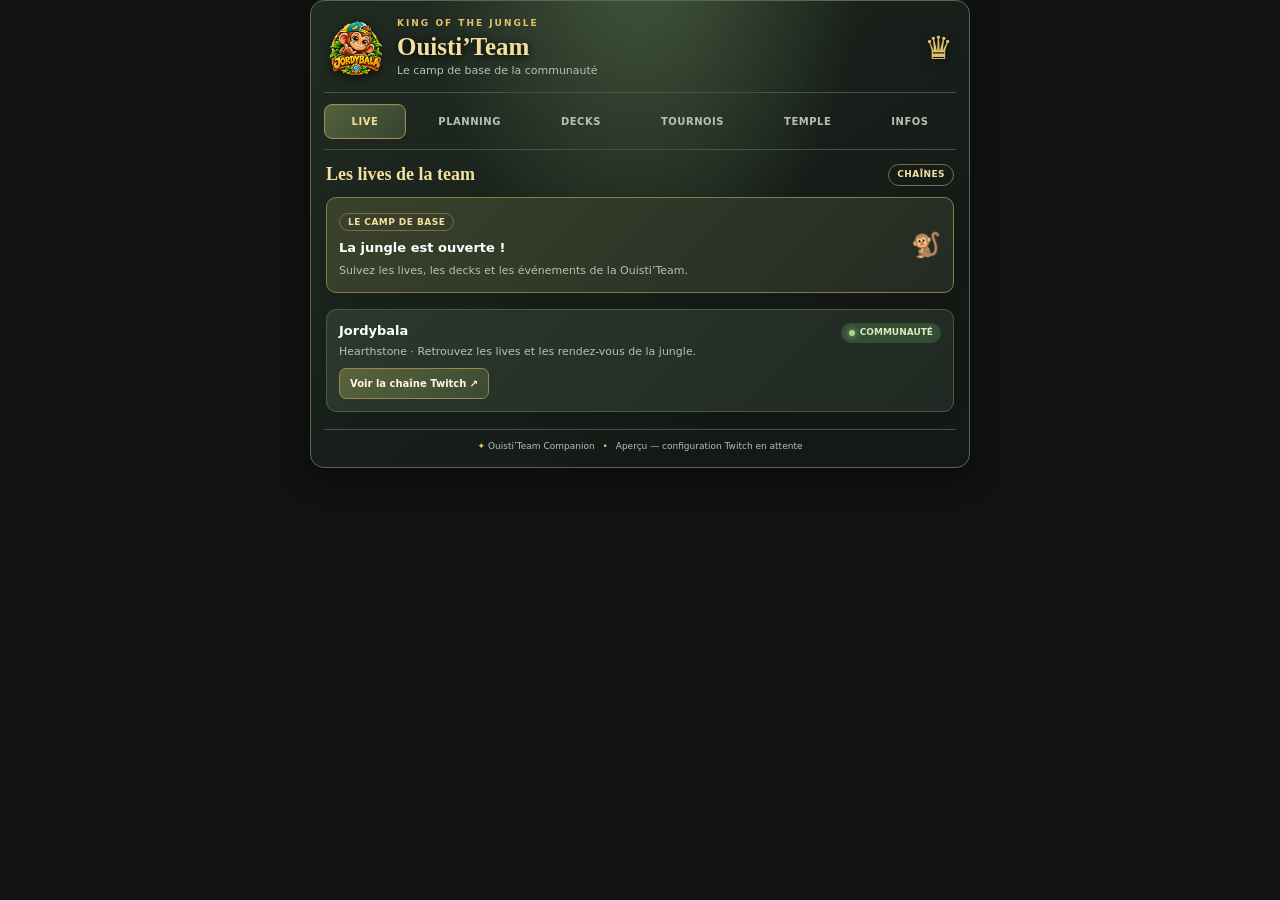
==== panel.html @ 30ee5d31 "Installation du OuistiTeam Companion v0.2" ====
<!doctype html>
<html lang="fr">
<head>
  <meta charset="utf-8">
  <meta name="viewport" content="width=device-width,initial-scale=1">
  <meta name="theme-color" content="#171b19">
  <title>Ouisti’Team Companion</title>
  <link rel="stylesheet" href="styles.css">
  <script src="https://extension-files.twitch.tv/helper/v1/twitch-ext.min.js"></script>
</head>
<body>
  <main class="shell">
    <header class="brand">
      <img class="brand-logo" src="assets/logo.png" alt="Mascotte Ouisti’Team">
      <div class="brand-copy">
        <p class="eyebrow">KING OF THE JUNGLE</p>
        <h1>Ouisti’Team</h1>
        <p class="sub">Le camp de base de la communauté</p>
      </div>
      <span class="brand-mark" aria-hidden="true">♛</span>
    </header>

    <nav class="tabs" aria-label="Rubriques du compagnon">
      <button class="tab active" type="button" data-tab="live">Live</button>
      <button class="tab" type="button" data-tab="planning">Planning</button>
      <button class="tab" type="button" data-tab="decks">Decks</button>
      <button class="tab" type="button" data-tab="tournaments">Tournois</button>
      <button class="tab" type="button" data-tab="kings">Temple</button>
      <button class="tab" type="button" data-tab="community">Infos</button>
    </nav>

    <section id="content" class="content" aria-live="polite" aria-busy="false"></section>
    <footer><span class="leaf">✦</span> Ouisti’Team Companion <span class="dot">•</span> <span id="status">Chargement de la jungle…</span></footer>
  </main>
  <script src="app.js"></script>
</body>
</html>
---- styles.css ----
*{box-sizing:border-box}
:root{color-scheme:dark;--bg:#171b19;--panel:#202823;--panel2:#29352c;--gold:#e6c16c;--gold2:#f5df9e;--muted:#b7c0b6;--line:#465347;--green:#a8c98a;--text:#f8f6ed}
html{min-height:100%;background:transparent}
body{margin:0;background:transparent;color:var(--text);font:14px/1.5 Inter,system-ui,-apple-system,"Segoe UI",sans-serif}
button,a{font:inherit}
.shell{max-width:660px;margin:0 auto;padding:13px;background:radial-gradient(ellipse at 50% -15%,#455a3d 0,transparent 48%),linear-gradient(145deg,#202b22,#141916 76%);border:1px solid #59694e;border-radius:14px;box-shadow:0 9px 28px #0007;overflow:hidden}
.brand{display:flex;align-items:center;gap:12px;padding:3px 3px 13px;border-bottom:1px solid var(--line)}
.brand-logo{width:58px;height:58px;object-fit:contain;border-radius:13px;filter:drop-shadow(0 3px 5px #0008)}
.brand-copy{min-width:0}.eyebrow{margin:0;color:var(--gold);font-size:9px;font-weight:850;letter-spacing:2px}
h1{font-family:Georgia,"Times New Roman",serif;font-size:25px;line-height:1.05;margin:3px 0;color:var(--gold2);text-shadow:0 2px 9px #000;font-weight:700}
.sub{margin:3px 0 0;color:var(--muted);font-size:11px}.brand-mark{margin-left:auto;color:var(--gold);font-size:32px;text-shadow:0 2px 10px #0008}
.tabs{display:flex;gap:5px;overflow-x:auto;padding:11px 0 10px;border-bottom:1px solid var(--line);scrollbar-width:thin}
.tab{flex:1 0 auto;min-width:62px;border:1px solid transparent;border-radius:8px;background:transparent;color:var(--muted);font-size:10px;font-weight:850;text-transform:uppercase;letter-spacing:.5px;padding:9px 10px;cursor:pointer;transition:.15s ease}
.tab:hover{background:var(--panel2);color:#fff}.tab.active{background:linear-gradient(135deg,#53613c,#354331);color:var(--gold2);border-color:#a18a50;box-shadow:inset 0 0 0 1px #ffffff0b}
.content{min-height:270px;padding:14px 2px 9px}.section-title{display:flex;align-items:center;justify-content:space-between;gap:8px;margin:0 0 11px}
h2{font-family:Georgia,"Times New Roman",serif;font-size:18px;line-height:1.2;margin:0;color:var(--gold2)}h3{font-size:13px;line-height:1.35;margin:0 0 5px;color:#fff}
.tag{flex:0 0 auto;font-size:9px;color:var(--gold2);border:1px solid #796d43;border-radius:30px;padding:3px 8px;font-weight:850;letter-spacing:.45px}
.card{background:linear-gradient(135deg,#2b382d,#202923);border:1px solid #4a5a49;border-radius:10px;padding:12px;margin:8px 0;box-shadow:0 4px 12px #0002}
.card.featured{border-color:#8b7846;background:linear-gradient(135deg,#3a422c,#242b23)}
.card p{margin:7px 0 0}.muted{color:var(--muted);font-size:11px}.small{font-size:10px;color:var(--muted)}
.row{display:flex;align-items:center;justify-content:space-between;gap:10px}.row-start{display:flex;align-items:center;gap:8px}
.pill{display:inline-flex;align-items:center;gap:5px;font-size:9px;padding:3px 8px;border-radius:30px;background:#354c35;color:#d6edbc;font-weight:850;white-space:nowrap}.pill:before{content:"";width:6px;height:6px;border-radius:50%;background:#a9d78a;box-shadow:0 0 7px #a9d78a}
.list{display:grid;gap:7px}.empty{padding:23px 15px;text-align:center;color:var(--muted);border:1px dashed #64705d;border-radius:10px;background:#ffffff05;font-size:12px}
.action{display:inline-flex;align-items:center;justify-content:center;gap:6px;border:1px solid #9a8750;background:linear-gradient(135deg,#59633d,#3b4a34);color:#fff8df;border-radius:7px;padding:7px 10px;font-size:10px;font-weight:850;text-decoration:none;cursor:pointer}
.action:hover{filter:brightness(1.15)}.action.secondary{background:#29332b;border-color:#65735f;color:#e5eadf}
.deck-code{font:10px/1.5 ui-monospace,SFMono-Regular,Consolas,monospace;color:#f2e6c5;overflow-wrap:anywhere;background:#151c17;border:1px solid #3e4a3e;border-radius:7px;padding:8px;margin:8px 0}
.king-name{font-family:Georgia,"Times New Roman",serif;font-size:24px;color:var(--gold2);margin:5px 0 2px}.stat{font-size:24px;font-weight:900;color:var(--gold2);line-height:1}
.info-line{display:flex;gap:9px;align-items:flex-start}.info-icon{font-size:18px;line-height:1.2;width:24px;text-align:center}
footer{border-top:1px solid var(--line);padding:10px 3px 1px;color:var(--muted);font-size:9px;text-align:center}.leaf{color:var(--gold)}.dot{padding:0 5px;color:var(--gold)}
a:focus-visible,button:focus-visible{outline:2px solid var(--gold2);outline-offset:2px}
@media(max-width:380px){.shell{padding:9px;border-radius:10px}.brand{gap:9px}.brand-logo{width:49px;height:49px}h1{font-size:22px}.brand-mark{font-size:26px}.tab{padding:8px 8px;min-width:57px;font-size:9px}.content{padding-top:12px}}
@media(prefers-reduced-motion:reduce){*{transition:none!important;scroll-behavior:auto!important}}
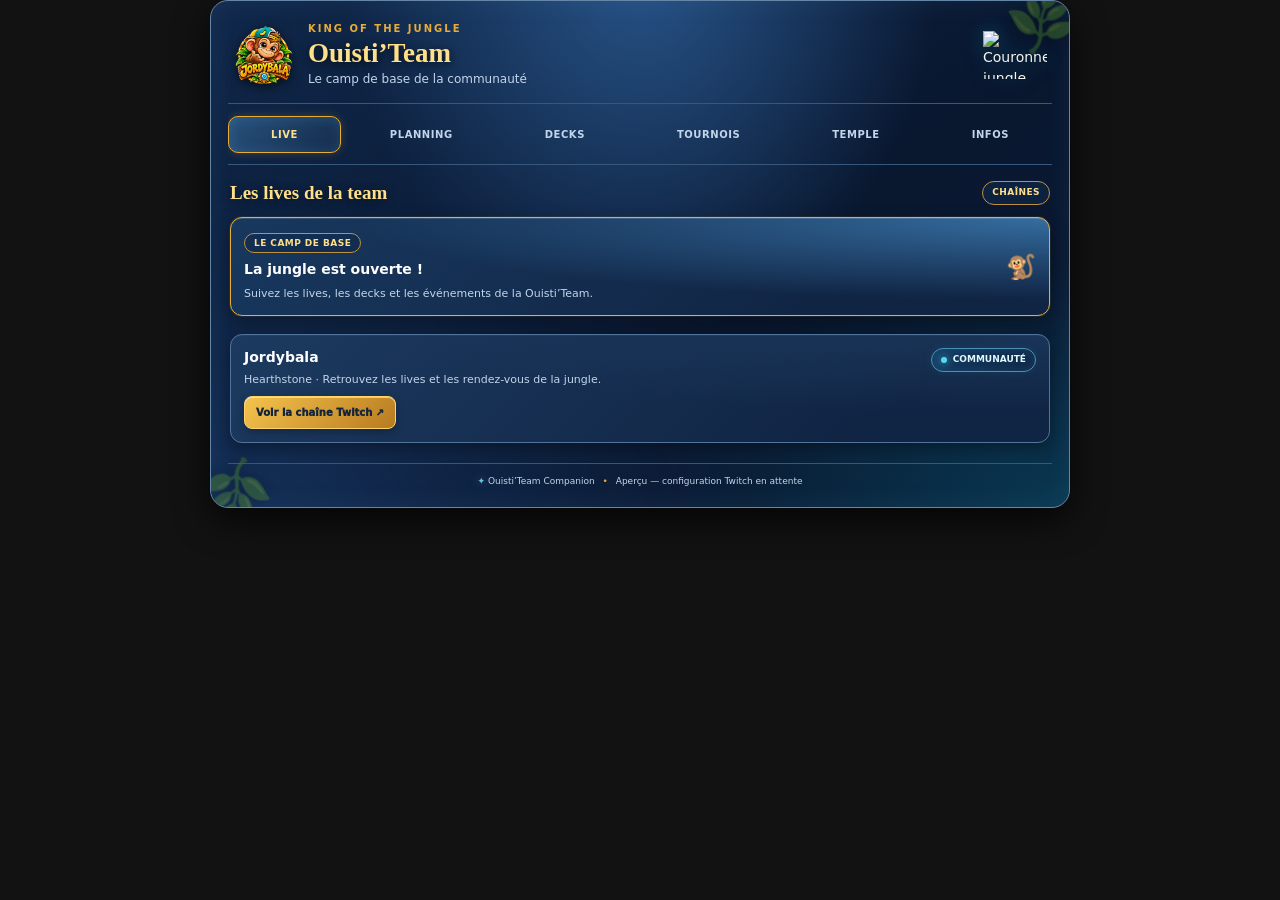
==== commit 6a8dd4fe: "Add files via upload" ====
--- a/panel.html
+++ b/panel.html
@@ -3,7 +3,7 @@
 <head>
   <meta charset="utf-8">
   <meta name="viewport" content="width=device-width,initial-scale=1">
-  <meta name="theme-color" content="#171b19">
+  <meta name="theme-color" content="#09172f">
   <title>Ouisti’Team Companion</title>
   <link rel="stylesheet" href="styles.css">
   <script src="https://extension-files.twitch.tv/helper/v1/twitch-ext.min.js"></script>
@@ -17,7 +17,7 @@
         <h1>Ouisti’Team</h1>
         <p class="sub">Le camp de base de la communauté</p>
       </div>
-      <span class="brand-mark" aria-hidden="true">♛</span>
+      <img class="brand-mark" src="assets/jungle-crown.png" alt="Couronne jungle de la Ouisti’Team">
     </header>
 
     <nav class="tabs" aria-label="Rubriques du compagnon">
--- a/styles.css
+++ b/styles.css
@@ -1,32 +1,155 @@
 *{box-sizing:border-box}
-:root{color-scheme:dark;--bg:#171b19;--panel:#202823;--panel2:#29352c;--gold:#e6c16c;--gold2:#f5df9e;--muted:#b7c0b6;--line:#465347;--green:#a8c98a;--text:#f8f6ed}
+
+:root{
+  color-scheme:dark;
+  --bg:#071329;
+  --panel:#102344;
+  --panel2:#18345b;
+  --gold:#e8ad36;
+  --gold2:#ffe08a;
+  --muted:#c3d5eb;
+  --line:#38577d;
+  --green:#68c7df;
+  --text:#f7f5ee;
+}
+
 html{min-height:100%;background:transparent}
-body{margin:0;background:transparent;color:var(--text);font:14px/1.5 Inter,system-ui,-apple-system,"Segoe UI",sans-serif}
+body{
+  margin:0;background:transparent;color:var(--text);
+  font:14px/1.5 Inter,system-ui,-apple-system,"Segoe UI",sans-serif
+}
 button,a{font:inherit}
-.shell{max-width:660px;margin:0 auto;padding:13px;background:radial-gradient(ellipse at 50% -15%,#455a3d 0,transparent 48%),linear-gradient(145deg,#202b22,#141916 76%);border:1px solid #59694e;border-radius:14px;box-shadow:0 9px 28px #0007;overflow:hidden}
-.brand{display:flex;align-items:center;gap:12px;padding:3px 3px 13px;border-bottom:1px solid var(--line)}
-.brand-logo{width:58px;height:58px;object-fit:contain;border-radius:13px;filter:drop-shadow(0 3px 5px #0008)}
-.brand-copy{min-width:0}.eyebrow{margin:0;color:var(--gold);font-size:9px;font-weight:850;letter-spacing:2px}
-h1{font-family:Georgia,"Times New Roman",serif;font-size:25px;line-height:1.05;margin:3px 0;color:var(--gold2);text-shadow:0 2px 9px #000;font-weight:700}
-.sub{margin:3px 0 0;color:var(--muted);font-size:11px}.brand-mark{margin-left:auto;color:var(--gold);font-size:32px;text-shadow:0 2px 10px #0008}
-.tabs{display:flex;gap:5px;overflow-x:auto;padding:11px 0 10px;border-bottom:1px solid var(--line);scrollbar-width:thin}
-.tab{flex:1 0 auto;min-width:62px;border:1px solid transparent;border-radius:8px;background:transparent;color:var(--muted);font-size:10px;font-weight:850;text-transform:uppercase;letter-spacing:.5px;padding:9px 10px;cursor:pointer;transition:.15s ease}
-.tab:hover{background:var(--panel2);color:#fff}.tab.active{background:linear-gradient(135deg,#53613c,#354331);color:var(--gold2);border-color:#a18a50;box-shadow:inset 0 0 0 1px #ffffff0b}
-.content{min-height:270px;padding:14px 2px 9px}.section-title{display:flex;align-items:center;justify-content:space-between;gap:8px;margin:0 0 11px}
-h2{font-family:Georgia,"Times New Roman",serif;font-size:18px;line-height:1.2;margin:0;color:var(--gold2)}h3{font-size:13px;line-height:1.35;margin:0 0 5px;color:#fff}
-.tag{flex:0 0 auto;font-size:9px;color:var(--gold2);border:1px solid #796d43;border-radius:30px;padding:3px 8px;font-weight:850;letter-spacing:.45px}
-.card{background:linear-gradient(135deg,#2b382d,#202923);border:1px solid #4a5a49;border-radius:10px;padding:12px;margin:8px 0;box-shadow:0 4px 12px #0002}
-.card.featured{border-color:#8b7846;background:linear-gradient(135deg,#3a422c,#242b23)}
-.card p{margin:7px 0 0}.muted{color:var(--muted);font-size:11px}.small{font-size:10px;color:var(--muted)}
-.row{display:flex;align-items:center;justify-content:space-between;gap:10px}.row-start{display:flex;align-items:center;gap:8px}
-.pill{display:inline-flex;align-items:center;gap:5px;font-size:9px;padding:3px 8px;border-radius:30px;background:#354c35;color:#d6edbc;font-weight:850;white-space:nowrap}.pill:before{content:"";width:6px;height:6px;border-radius:50%;background:#a9d78a;box-shadow:0 0 7px #a9d78a}
-.list{display:grid;gap:7px}.empty{padding:23px 15px;text-align:center;color:var(--muted);border:1px dashed #64705d;border-radius:10px;background:#ffffff05;font-size:12px}
-.action{display:inline-flex;align-items:center;justify-content:center;gap:6px;border:1px solid #9a8750;background:linear-gradient(135deg,#59633d,#3b4a34);color:#fff8df;border-radius:7px;padding:7px 10px;font-size:10px;font-weight:850;text-decoration:none;cursor:pointer}
-.action:hover{filter:brightness(1.15)}.action.secondary{background:#29332b;border-color:#65735f;color:#e5eadf}
-.deck-code{font:10px/1.5 ui-monospace,SFMono-Regular,Consolas,monospace;color:#f2e6c5;overflow-wrap:anywhere;background:#151c17;border:1px solid #3e4a3e;border-radius:7px;padding:8px;margin:8px 0}
-.king-name{font-family:Georgia,"Times New Roman",serif;font-size:24px;color:var(--gold2);margin:5px 0 2px}.stat{font-size:24px;font-weight:900;color:var(--gold2);line-height:1}
-.info-line{display:flex;gap:9px;align-items:flex-start}.info-icon{font-size:18px;line-height:1.2;width:24px;text-align:center}
-footer{border-top:1px solid var(--line);padding:10px 3px 1px;color:var(--muted);font-size:9px;text-align:center}.leaf{color:var(--gold)}.dot{padding:0 5px;color:var(--gold)}
+
+.shell{
+  position:relative;isolation:isolate;max-width:860px;margin:0 auto;padding:17px;
+  background:
+    radial-gradient(ellipse at 50% -10%,#28558a 0,transparent 49%),
+    radial-gradient(ellipse at 100% 100%,#07506a88 0,transparent 34%),
+    radial-gradient(ellipse at 0% 100%,#142f57 0,transparent 45%),
+    linear-gradient(145deg,#10284b 0%,#09172f 58%,#0b1b34 100%);
+  border:1px solid #6686a8;border-radius:18px;
+  box-shadow:0 12px 34px #000b,inset 0 0 28px #8ac8ff12;
+  overflow:hidden
+}
+/* Jungle leaves are decorative accents, not controls. */
+.shell:before,.shell:after{
+  position:absolute;z-index:-1;pointer-events:none;opacity:.34;
+  font-size:54px;line-height:1;filter:drop-shadow(0 3px 7px #0009)
+}
+.shell:before{content:"🌿";top:-9px;right:-7px;transform:rotate(-22deg)}
+.shell:after{content:"🌿";bottom:-13px;left:-9px;transform:rotate(155deg)}
+
+.brand{
+  display:flex;align-items:center;gap:13px;padding:3px 5px 15px;
+  border-bottom:1px solid var(--line)
+}
+.brand-logo{width:62px;height:62px;object-fit:contain;border-radius:13px;filter:drop-shadow(0 3px 6px #0009)}
+.brand-copy{min-width:0}
+.eyebrow{margin:0;color:var(--gold);font-size:10px;font-weight:900;letter-spacing:2px}
+h1{
+  font-family:Georgia,"Times New Roman",serif;font-size:27px;line-height:1.05;
+  margin:3px 0;color:var(--gold2);text-shadow:0 2px 10px #000b;font-weight:700
+}
+.sub{margin:3px 0 0;color:var(--muted);font-size:12px}
+.brand-mark{
+  margin-left:auto;width:64px;height:48px;object-fit:contain;
+  filter:drop-shadow(0 3px 7px #0009) drop-shadow(0 0 8px #1caee955)
+}
+
+.tabs{
+  display:flex;gap:6px;overflow-x:auto;padding:12px 0 11px;
+  border-bottom:1px solid var(--line);scrollbar-width:thin
+}
+.tab{
+  flex:1 0 auto;min-width:65px;border:1px solid transparent;border-radius:10px;
+  background:transparent;color:var(--muted);font-size:10px;font-weight:900;
+  text-transform:uppercase;letter-spacing:.55px;padding:10px 11px;cursor:pointer;
+  transition:background .15s ease,border-color .15s ease,box-shadow .15s ease
+}
+.tab:hover{background:#1a3b63;color:#fff1bd}
+.tab.active{
+  background:linear-gradient(135deg,#27527d,#142b4b);
+  color:var(--gold2);border-color:var(--gold);
+  box-shadow:inset 0 0 13px #65caff2b,0 0 10px #e8ad3638
+}
+.content{min-height:270px;padding:16px 2px 11px}
+.section-title{display:flex;align-items:center;justify-content:space-between;gap:8px;margin:0 0 12px}
+h2{
+  font-family:Georgia,"Times New Roman",serif;font-size:19px;line-height:1.2;
+  margin:0;color:var(--gold2);text-shadow:0 2px 8px #0008
+}
+h3{font-size:14px;line-height:1.35;margin:0 0 5px;color:#fff}
+.tag{
+  flex:0 0 auto;font-size:9px;color:var(--gold2);border:1px solid #bd913f;
+  background:#10294b99;border-radius:30px;padding:4px 9px;font-weight:900;letter-spacing:.45px
+}
+.card{
+  position:relative;background:
+    radial-gradient(ellipse at 100% 0%,#2c568055 0,transparent 54%),
+    linear-gradient(135deg,#1c3a60,#102443 80%);
+  border:1px solid #52749a;border-radius:12px;padding:13px;margin:9px 0;
+  box-shadow:0 5px 15px #0005,inset 0 1px #ffffff0a
+}
+.card.featured{
+  border-color:var(--gold);
+  background:
+    radial-gradient(ellipse at 100% 0%,#356da0 0,transparent 60%),
+    linear-gradient(135deg,#18385e,#102443 78%);
+  box-shadow:0 0 0 1px #e8ad3617,inset 0 1px #fff2,0 6px 18px #0005
+}
+.card p{margin:7px 0 0}
+.muted{color:var(--muted);font-size:11px}
+.small{font-size:10px;color:var(--muted)}
+.row{display:flex;align-items:center;justify-content:space-between;gap:10px}
+.row-start{display:flex;align-items:center;gap:8px}
+
+.pill{
+  display:inline-flex;align-items:center;gap:6px;font-size:9px;padding:4px 9px;
+  border-radius:30px;background:linear-gradient(135deg,#123b62,#102747);
+  color:#dff7ff;font-weight:900;white-space:nowrap;border:1px solid #4c91b2;
+  box-shadow:inset 0 0 9px #4bc9f022,0 0 8px #1d8cb322
+}
+.pill:before{
+  content:"";width:6px;height:6px;border-radius:50%;background:#58d9f2;
+  box-shadow:0 0 8px #58d9f2
+}
+.list{display:grid;gap:8px}
+.empty{
+  padding:24px 15px;text-align:center;color:var(--muted);
+  border:1px dashed #55799b;border-radius:11px;background:#ffffff06;font-size:12px
+}
+.action{
+  display:inline-flex;align-items:center;justify-content:center;gap:6px;
+  border:1px solid #ffd36a;background:linear-gradient(135deg,#f5c34d,#b77b20);
+  color:#15243a;border-radius:8px;padding:8px 11px;font-size:10px;font-weight:950;
+  text-decoration:none;cursor:pointer;box-shadow:0 3px 9px #0004,inset 0 1px #fff8
+}
+.action:hover{filter:brightness(1.12);box-shadow:0 0 12px #e8ad3655}
+.action.secondary{background:linear-gradient(135deg,#19385d,#102443);border-color:#5b7da0;color:#e6f4ff}
+.deck-code{
+  font:10px/1.5 ui-monospace,SFMono-Regular,Consolas,monospace;color:#f5e8c5;
+  overflow-wrap:anywhere;background:#08172d;border:1px solid #3e6388;
+  border-radius:8px;padding:9px;margin:8px 0
+}
+.king-title-row{display:flex;align-items:center;gap:10px;margin:7px 0 3px}
+.king-crown{width:66px;height:52px;object-fit:contain;filter:drop-shadow(0 3px 6px #0009) drop-shadow(0 0 8px #16bdf455)}
+.king-name{
+  font-family:Georgia,"Times New Roman",serif;font-size:24px;
+  color:var(--gold2);margin:0;text-shadow:0 2px 8px #0008
+}
+.stat{font-size:24px;font-weight:900;color:var(--gold2);line-height:1}
+.info-line{display:flex;gap:9px;align-items:flex-start}
+.info-icon{font-size:18px;line-height:1.2;width:24px;text-align:center}
+footer{border-top:1px solid var(--line);padding:11px 3px 2px;color:var(--muted);font-size:9px;text-align:center}
+.leaf{color:var(--green);text-shadow:0 0 8px #4bc9f088}
+.dot{padding:0 5px;color:var(--gold)}
 a:focus-visible,button:focus-visible{outline:2px solid var(--gold2);outline-offset:2px}
-@media(max-width:380px){.shell{padding:9px;border-radius:10px}.brand{gap:9px}.brand-logo{width:49px;height:49px}h1{font-size:22px}.brand-mark{font-size:26px}.tab{padding:8px 8px;min-width:57px;font-size:9px}.content{padding-top:12px}}
+
+@media(max-width:520px){
+  .shell{padding:10px;border-radius:12px}
+  .brand{gap:9px}.brand-logo{width:50px;height:50px}
+  h1{font-size:22px}.brand-mark{width:48px;height:38px}
+  .tab{padding:8px 8px;min-width:58px;font-size:9px}
+  .content{padding-top:12px}.king-crown{width:54px;height:44px}
+}
 @media(prefers-reduced-motion:reduce){*{transition:none!important;scroll-behavior:auto!important}}
